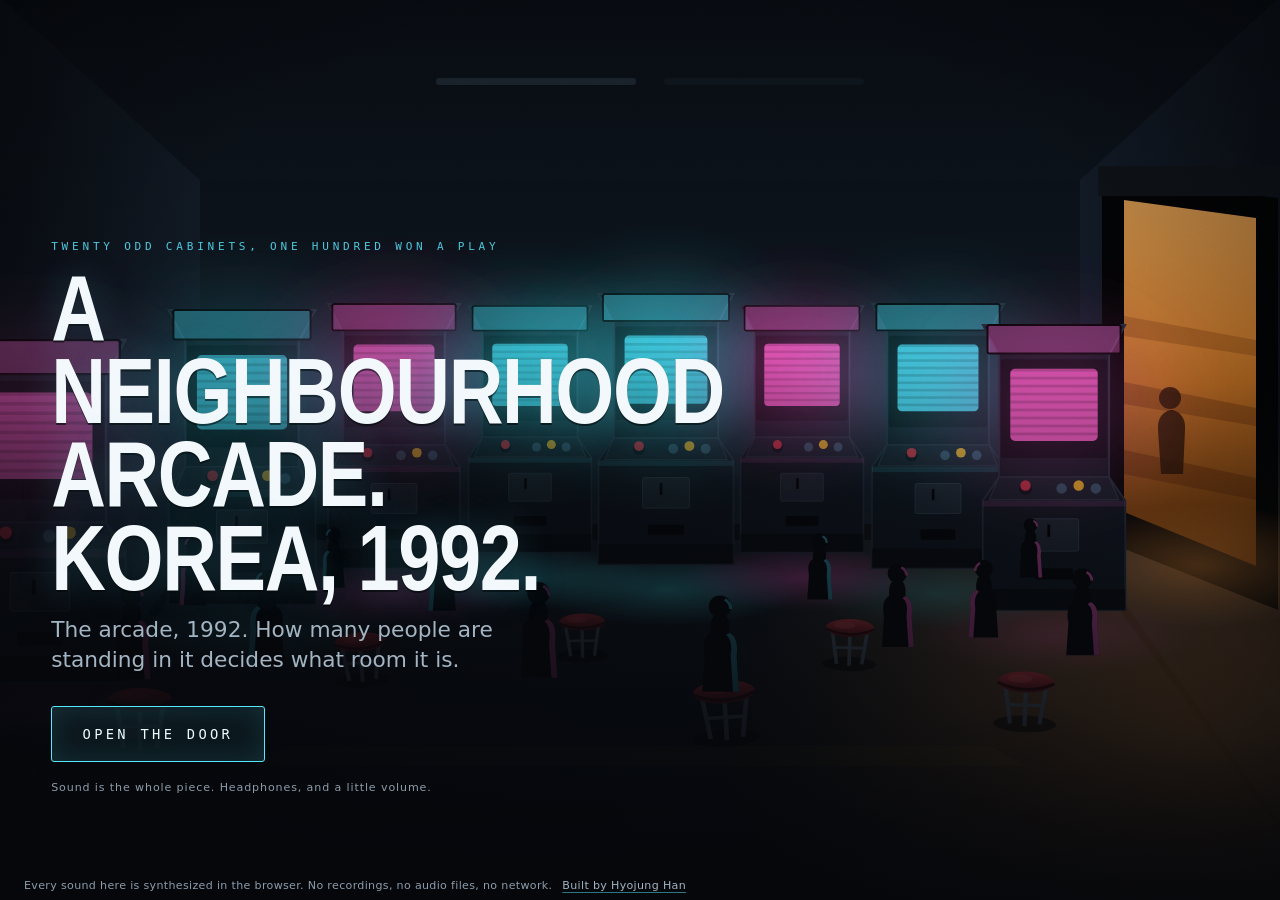
==== arcade-1992/index.html @ faae8e9f "feat: 여섯 개의 방 — one hallway, six rooms behind tabs Vendors the six room sites as sibling directories" ====
<!doctype html>
<html lang="en">
<head>
<meta charset="utf-8">
<meta name="viewport" content="width=device-width, initial-scale=1, viewport-fit=cover">
<title>The Arcade, 1992</title>
<meta name="description" content="A neighbourhood arcade in Korea, 1992, rebuilt entirely from synthesized sound. Move one control and the room fills with people, and everything about it changes.">
<meta name="theme-color" content="#05070b">
<meta property="og:title" content="The Arcade, 1992">
<meta property="og:description" content="Twenty odd cabinets, one hundred won a play, and a roller rink upstairs. One control: how many people are in the room.">
<meta property="og:type" content="website">
<meta property="og:url" content="https://sylvanus4.github.io/arcade-1992/">
<link rel="canonical" href="https://sylvanus4.github.io/arcade-1992/">
<link rel="stylesheet" href="assets/css/style.css">
</head>
<body class="is-cover" data-lang="en">

<main class="stage">

  <!-- ── the hall ────────────────────────────────────────────────────── -->
  <!-- The hall is drawn on a 1600 x 1200 canvas and framed twice: a wide window
       for landscape, a tall and much closer one for portrait. A phone cannot be
       shown a panorama, it has to be walked further into the room. -->
  <svg class="scene" id="scene" viewBox="0 150 1600 900" preserveAspectRatio="xMidYMid slice"
       role="img" aria-label="A dim arcade hall lit by the screens of the cabinets along the walls.">
    <defs>
      <linearGradient id="gCeil" x1="0" y1="0" x2="0" y2="1">
        <stop offset="0" stop-color="#04060a"/><stop offset="1" stop-color="#0b1119"/>
      </linearGradient>
      <linearGradient id="gBack" x1="0" y1="0" x2="0" y2="1">
        <stop offset="0" stop-color="#0a1017"/><stop offset="1" stop-color="#141c26"/>
      </linearGradient>
      <linearGradient id="gFloor" x1="0" y1="0" x2="0" y2="1">
        <stop offset="0" stop-color="#141b24"/><stop offset="0.55" stop-color="#0a0e14"/>
        <stop offset="1" stop-color="#05070a"/>
      </linearGradient>
      <linearGradient id="gLeft" x1="0" y1="0" x2="1" y2="0">
        <stop offset="0" stop-color="#04060a"/><stop offset="1" stop-color="#101822"/>
      </linearGradient>
      <linearGradient id="gRight" x1="1" y1="0" x2="0" y2="0">
        <stop offset="0" stop-color="#06080c"/><stop offset="1" stop-color="#111925"/>
      </linearGradient>
      <linearGradient id="gSodium" x1="0" y1="0" x2="0" y2="1">
        <stop offset="0" stop-color="#ffb35c"/><stop offset="0.5" stop-color="#f08a2a"/>
        <stop offset="1" stop-color="#7d3c08"/>
      </linearGradient>
      <linearGradient id="gVinyl" x1="0" y1="0" x2="0" y2="1">
        <stop offset="0" stop-color="#a2313a"/><stop offset="1" stop-color="#4a1216"/>
      </linearGradient>
      <radialGradient id="gPoolC" cx="0.5" cy="0.5" r="0.5">
        <stop offset="0" stop-color="#3ff0ff" stop-opacity="0.5"/>
        <stop offset="1" stop-color="#3ff0ff" stop-opacity="0"/>
      </radialGradient>
      <radialGradient id="gPoolM" cx="0.5" cy="0.5" r="0.5">
        <stop offset="0" stop-color="#ff56c8" stop-opacity="0.45"/>
        <stop offset="1" stop-color="#ff56c8" stop-opacity="0"/>
      </radialGradient>
      <radialGradient id="gSpill" cx="0.5" cy="0.5" r="0.5">
        <stop offset="0" stop-color="#ff9a3c" stop-opacity="0.42"/>
        <stop offset="1" stop-color="#ff9a3c" stop-opacity="0"/>
      </radialGradient>
      <radialGradient id="gVig" cx="0.5" cy="0.46" r="0.72">
        <stop offset="0.45" stop-color="#000" stop-opacity="0"/>
        <stop offset="1" stop-color="#000" stop-opacity="0.82"/>
      </radialGradient>
      <filter id="bloom" x="-70%" y="-70%" width="240%" height="240%">
        <feGaussianBlur stdDeviation="11"/>
      </filter>
      <filter id="bloomBig" x="-90%" y="-90%" width="280%" height="280%">
        <feGaussianBlur stdDeviation="30"/>
      </filter>
      <filter id="grain">
        <feTurbulence type="fractalNoise" baseFrequency="0.85" numOctaves="2" stitchTiles="stitch"/>
        <feColorMatrix type="saturate" values="0"/>
      </filter>
    </defs>

    <g id="room">
      <polygon points="0,0 1600,0 1240,330 360,330" fill="url(#gCeil)"/>
      <polygon points="0,0 360,330 360,690 0,1200" fill="url(#gLeft)"/>
      <polygon points="1600,0 1240,330 1240,690 1600,1200" fill="url(#gRight)"/>
      <rect x="360" y="330" width="880" height="360" fill="url(#gBack)"/>
      <polygon points="0,1200 1600,1200 1240,690 360,690" fill="url(#gFloor)"/>

      <!-- ceiling tubes, half of them dead, and the one that is going -->
      <g class="tubes" opacity="0.5">
        <rect x="500" y="96" width="260" height="8" rx="4" fill="#8fb6c8" opacity="0.30"/>
        <rect x="860" y="96" width="260" height="8" rx="4" fill="#8fb6c8" opacity="0.11"/>
        <rect x="596" y="228" width="200" height="7" rx="3" fill="#8fb6c8" opacity="0.24"/>
        <rect x="824" y="228" width="200" height="7" rx="3" fill="#8fb6c8" opacity="0.07"/>
      </g>

      <!-- skirting, and the line where the wall meets the floor -->
      <rect x="360" y="674" width="880" height="16" fill="#000" opacity="0.55"/>
      <polygon points="0,1200 360,690 360,706 0,1200" fill="#000" opacity="0.5"/>
      <polygon points="1600,1200 1240,690 1240,706 1600,1200" fill="#000" opacity="0.5"/>

      <!-- the stairwell up to the rink, sodium light coming down it -->
      <g id="stair">
        <ellipse class="spill" cx="1348" cy="880" rx="470" ry="300" fill="url(#gSpill)"/>
        <polygon points="1262,326 1438,348 1438,760 1262,690" fill="#000" opacity="0.88"/>
        <polygon points="1284,350 1416,368 1416,716 1284,662" fill="url(#gSodium)" opacity="0.74"/>
        <g opacity="0.6">
          <polygon points="1284,600 1416,628 1416,650 1284,624" fill="#57290a" opacity="0.75"/>
          <polygon points="1284,532 1416,558 1416,576 1284,554" fill="#57290a" opacity="0.6"/>
          <polygon points="1284,466 1416,490 1416,506 1284,486" fill="#57290a" opacity="0.45"/>
        </g>
        <!-- somebody coming down from the rink, still in their skates -->
        <path d="M 1330 560 q -13 4 -12 20 l 3 44 h 22 l 2 -44 q 1 -16 -12 -20 z"
              fill="#2a1405" opacity="0.85"/>
        <circle cx="1330" cy="548" r="11" fill="#2a1405" opacity="0.85"/>
        <rect x="1258" y="316" width="184" height="30" fill="#0d1116"/>
        <ellipse class="spill-hot" cx="1360" cy="716" rx="150" ry="62" fill="url(#gSpill)"/>
      </g>

      <!-- the tape line on the floor everybody queues behind -->
      <polygon points="450,896 1150,896 1186,916 414,916" fill="#c9a227" opacity="0.09"/>
    </g>

    <g id="pools"></g>
    <g id="stools"></g>
    <g id="cabinets"></g>
    <g id="crowd"></g>

    <rect x="0" y="0" width="1600" height="1200" fill="url(#gVig)" pointer-events="none"/>
    <rect class="grain" x="0" y="0" width="1600" height="1200" filter="url(#grain)"
          opacity="0.055" pointer-events="none"/>
  </svg>

  <!-- ── the cover ───────────────────────────────────────────────────── -->
  <section class="cover" id="cover" aria-labelledby="title">
    <div class="cover-inner">
      <p class="eyebrow" data-i18n="eyebrow">Twenty odd cabinets, one hundred won a play</p>
      <h1 id="title" data-i18n="h1">A neighbourhood arcade. Korea, 1992.</h1>
      <p class="hero-line" data-i18n="heroLine">The arcade, 1992. How many people are standing in it decides what room it is.</p>
      <button class="begin" id="begin" type="button" data-i18n="beginLabel">Open the door</button>
      <p class="begin-note" data-i18n="beginNote">Sound is the whole piece. Headphones, and a little volume.</p>
      <p class="fault" id="fault" role="status"></p>
    </div>
  </section>

  <!-- ── the controls ────────────────────────────────────────────────── -->
  <div class="hud" id="hud">

    <div class="hud-top">
      <p class="slug" data-i18n="slug">Arcade / 1992 / afternoon</p>
      <div class="hud-top-right">
        <button class="chip lang" id="lang" type="button" data-i18n="langLabel">한국어로 보기</button>
      </div>
    </div>

    <div class="hud-bottom">
      <div class="panel panel-density">
        <div class="dens-head">
          <span class="cap" id="dens-label" data-i18n="densityLabel">People in the room</span>
          <span class="dens-count"><output id="dens-count">17</output><span class="dens-unit" id="dens-unit" data-i18n="densityUnit">people</span></span>
        </div>
        <div class="track" id="density" role="slider" tabindex="0"
             aria-labelledby="dens-label" aria-valuemin="0" aria-valuemax="38"
             aria-valuenow="17" aria-valuetext="17 people">
          <div class="track-rail"></div>
          <div class="track-fill" id="dens-fill"></div>
          <div class="track-figs" id="dens-figs" aria-hidden="true"></div>
          <div class="knob" id="dens-knob"></div>
        </div>
        <p class="dens-state" id="dens-state" aria-live="polite">Busy.</p>
        <p class="dens-help micro" data-i18n="densityHelp">Drag, or use the arrow keys. Home empties the room, End fills it.</p>
      </div>

      <div class="panel panel-layers">
        <p class="cap" data-i18n="layersTitle">What is making sound</p>
        <ul class="layers" id="layers"></ul>
        <div class="row-actions">
          <button class="chip" id="insert" type="button" data-i18n="coinHint">Click any cabinet to put a coin in.</button>
        </div>
      </div>

      <div class="panel panel-out">
        <div class="out-row">
          <button class="chip mute" id="mute" type="button" aria-pressed="false" data-i18n="muteLabel">Mute</button>
          <div class="vol">
            <span class="cap" id="vol-label" data-i18n="volumeLabel">Volume</span>
            <div class="track track-vol" id="volume" role="slider" tabindex="0"
                 aria-labelledby="vol-label" aria-valuemin="0" aria-valuemax="100"
                 aria-valuenow="70" aria-valuetext="70 percent">
              <div class="track-rail"></div>
              <div class="track-fill" id="vol-fill"></div>
              <div class="knob" id="vol-knob"></div>
            </div>
          </div>
        </div>
      </div>
    </div>
  </div>
</main>

<footer class="credit">
  <span data-i18n="credit">Every sound here is synthesized in the browser. No recordings, no audio files, no network.</span>
  <a href="https://sylvanus4.github.io" rel="noopener"><span data-i18n="by">Built by Hyojung Han</span></a>
</footer>

<script type="module" src="assets/js/app.js"></script>
</body>
</html>
---- arcade-1992/assets/css/style.css ----
/* ─────────────────────────────────────────────────────────────────────────
   The Arcade, 1992
   One look, committed to: a dark hall lit almost entirely by picture tubes.
   Cyan is a machine somebody is playing, magenta is a machine talking to an
   empty room, sodium orange is the stairwell up to the rink. Colour is state
   here, not decoration.
   ───────────────────────────────────────────────────────────────────────── */

:root {
  /* ink */
  --ink:        #05070b;
  --ink-1:      #090d13;
  --ink-2:      #10161f;
  --panel:      rgba(8, 12, 18, 0.74);
  --panel-edge: rgba(146, 186, 210, 0.16);
  --panel-edge-hot: rgba(86, 232, 255, 0.42);

  /* type */
  --text:       #dfe9f1;
  --text-dim:   #a3b4c2;
  --text-micro: #8d9dab;
  --text-ink:   #05070b;

  /* state */
  --cyan:       #56e8ff;
  --cyan-deep:  #1b7f95;
  --magenta:    #ff6ad0;
  --magenta-deep: #8f2a70;
  --sodium:     #ffa347;
  --vinyl:      #a2313a;
  --dead:       #3a4652;

  /* type stacks. No web fonts are loaded, so the character has to come from
     the stack, the case and the tracking. Condensed grotesque for display,
     a monospace for every number so the counters do not jitter.            */
  --font-display: "Haettenschweiler", "Arial Narrow", "Roboto Condensed",
                  "Liberation Sans Narrow", "Oswald", "HelveticaNeue-CondensedBold",
                  "Apple SD Gothic Neo", "Malgun Gothic", system-ui, sans-serif;
  --font-body:    ui-sans-serif, system-ui, "Segoe UI", Roboto,
                  "Apple SD Gothic Neo", "Malgun Gothic", sans-serif;
  --font-mono:    ui-monospace, "SFMono-Regular", Menlo, "DejaVu Sans Mono", Consolas, monospace;

  --t-hero:   clamp(2.1rem, 0.9rem + 6.1vw, 6.4rem);
  --t-line:   clamp(0.98rem, 0.86rem + 0.62vw, 1.5rem);
  --t-body:   clamp(0.84rem, 0.79rem + 0.2vw, 0.95rem);
  --t-cap:    clamp(0.62rem, 0.58rem + 0.14vw, 0.72rem);
  --t-count:  clamp(1.6rem, 1.1rem + 1.9vw, 2.9rem);

  /* rhythm: deliberately uneven, tight at the controls, open at the hero */
  --s-1: 0.32rem;
  --s-2: 0.62rem;
  --s-3: 1.05rem;
  --s-5: 1.9rem;
  --s-8: 3.4rem;

  --r-sm: 3px;
  --r-md: 7px;
  --r-pill: 999px;

  --dur-1: 130ms;
  --dur-2: 260ms;
  --dur-3: 620ms;
  --dur-4: 1200ms;
  --ease-out-expo:  cubic-bezier(0.16, 1, 0.30, 1);
  --ease-out-quart: cubic-bezier(0.25, 1, 0.50, 1);
  --ease-spring:    cubic-bezier(0.34, 1.56, 0.64, 1);
  --ease-inout:     cubic-bezier(0.65, 0.05, 0.36, 1);
}

*, *::before, *::after { box-sizing: border-box; }

html, body {
  height: 100%;
  margin: 0;
}

body {
  background: var(--ink);
  color: var(--text);
  font-family: var(--font-body);
  font-size: var(--t-body);
  line-height: 1.55;
  -webkit-font-smoothing: antialiased;
  overflow: hidden;
}

/* ── the hall ─────────────────────────────────────────────────────────── */

.stage {
  position: fixed;
  inset: 0;
  display: block;
}

.scene {
  position: absolute;
  inset: 0;
  width: 100%;
  height: 100%;
  display: block;
}

/* the room breathes on the fluorescent tubes, not on a decorative timer */
.tubes { animation: tube-flicker 7.3s var(--ease-inout) infinite; }
@keyframes tube-flicker {
  0%, 44%, 47%, 100% { opacity: 0.5; }
  45%                { opacity: 0.26; }
  46%                { opacity: 0.58; }
}

.spill      { animation: spill-breathe 11s var(--ease-inout) infinite; transform-origin: 1330px 770px; }
.spill-hot  { animation: spill-breathe 8.5s var(--ease-inout) infinite reverse; transform-origin: 1346px 640px; }
@keyframes spill-breathe {
  0%, 100% { opacity: 0.86; transform: scale(1); }
  50%      { opacity: 1;    transform: scale(1.045); }
}

/* screens: cyan while somebody is playing, magenta while attracting, dead grey
   when the machine is off. The class is set from the density state.        */
.cab-screen { transition: fill var(--dur-3) var(--ease-out-quart); }
.cab-glow   { transition: opacity var(--dur-3) var(--ease-out-quart); }
.cab-marquee{ transition: opacity var(--dur-3) var(--ease-out-quart); }
.cab-pool   { transition: opacity var(--dur-3) var(--ease-out-quart); }

.cab.is-play    .cab-glow { opacity: 0.95; }
.cab.is-attract .cab-glow { opacity: 0.62; }
.cab.is-dark    .cab-glow { opacity: 0; }
.cab.is-dark    .cab-marquee { opacity: 0.08; }
.cab.is-dark    .cab-screen  { fill: #0d1219; }

.cab.is-play .cab-screen  { animation: screen-play 0.42s steps(2, end) infinite; }
.cab.is-attract .cab-screen { animation: screen-attract 3.1s var(--ease-inout) infinite; }
@keyframes screen-play    { 0% { opacity: 1; } 50% { opacity: 0.9; } 100% { opacity: 1; } }
@keyframes screen-attract { 0%, 100% { opacity: 0.72; } 50% { opacity: 0.94; } }

.cab { cursor: pointer; }
.cab .cab-hit { fill: transparent; }
.cab:hover .cab-marquee { opacity: 1; }
.cab:active .cab-body { transform: translateY(1.5px); }
.cab-body { transition: transform var(--dur-1) var(--ease-out-quart); }

/* crowd silhouettes. They fade in as the room fills, and each one has a thin
   rim of screen light on the side facing the machines.                     */
.fig {
  opacity: 0;
  transform-box: fill-box;
  transform-origin: 50% 100%;
  transform: translateY(9px) scaleY(0.985);
  transition: opacity var(--dur-3) var(--ease-out-expo), transform var(--dur-3) var(--ease-spring);
}
.fig.is-in { opacity: 1; transform: translateY(0) scaleY(1); }
.fig.is-in .fig-body { animation: sway 6s var(--ease-inout) infinite; }
@keyframes sway {
  0%, 100% { transform: translateX(0) rotate(0deg); }
  50%      { transform: translateX(1.6px) rotate(0.45deg); }
}

.grain { mix-blend-mode: overlay; }

/* ── the cover ────────────────────────────────────────────────────────── */

.cover {
  position: absolute;
  inset: 0;
  display: grid;
  align-content: end;
  padding: var(--s-5) clamp(1.1rem, 4vw, 5.5rem) clamp(2.2rem, 9vh, 6rem);
  background:
    radial-gradient(120% 90% at 12% 100%, rgba(5, 7, 11, 0.94) 0%, rgba(5, 7, 11, 0.55) 46%, rgba(5, 7, 11, 0) 78%),
    linear-gradient(0deg, rgba(5, 7, 11, 0.86) 0%, rgba(5, 7, 11, 0) 62%);
  transition: opacity var(--dur-3) var(--ease-out-expo), transform var(--dur-3) var(--ease-out-expo);
}
body.is-live .cover {
  opacity: 0;
  transform: translateY(-1.4rem);
  visibility: hidden;
  pointer-events: none;
}

.cover-inner { max-width: min(58ch, 100%); }

.eyebrow {
  margin: 0 0 var(--s-2);
  font-family: var(--font-mono);
  font-size: var(--t-cap);
  letter-spacing: 0.34em;
  text-transform: uppercase;
  color: var(--cyan);
  opacity: 0.85;
}

h1 {
  margin: 0;
  font-family: var(--font-display);
  font-weight: 700;
  font-size: var(--t-hero);
  font-stretch: condensed;
  line-height: 0.9;
  letter-spacing: -0.015em;
  text-transform: uppercase;
  color: #f2f8fc;
  text-shadow: 0 0 38px rgba(86, 232, 255, 0.22), 0 2px 0 rgba(0, 0, 0, 0.6);
}

.hero-line {
  margin: var(--s-3) 0 var(--s-5);
  max-width: 46ch;
  font-size: var(--t-line);
  line-height: 1.4;
  color: var(--text-dim);
  text-wrap: balance;
}

.begin {
  appearance: none;
  min-height: 56px;
  padding: 0 var(--s-5);
  border: 1px solid var(--cyan);
  border-radius: var(--r-sm);
  background: rgba(86, 232, 255, 0.07);
  color: #eafcff;
  font-family: var(--font-mono);
  font-size: 0.86rem;
  letter-spacing: 0.24em;
  text-transform: uppercase;
  cursor: pointer;
  box-shadow: inset 0 0 26px rgba(86, 232, 255, 0.12), 0 0 0 rgba(86, 232, 255, 0);
  transition: background-color var(--dur-2) var(--ease-out-quart),
              box-shadow var(--dur-2) var(--ease-out-quart),
              transform var(--dur-1) var(--ease-out-quart),
              color var(--dur-2) var(--ease-out-quart);
}
.begin:hover  { background: rgba(86, 232, 255, 0.17); box-shadow: inset 0 0 30px rgba(86, 232, 255, 0.2), 0 0 34px rgba(86, 232, 255, 0.24); }
.begin:active { transform: translateY(2px); }

.begin-note {
  margin: var(--s-3) 0 0;
  font-size: var(--t-cap);
  letter-spacing: 0.08em;
  color: var(--text-micro);
}

.fault {
  margin: var(--s-2) 0 0;
  min-height: 1.2em;
  max-width: 42ch;
  color: var(--sodium);
  font-size: var(--t-cap);
}

/* ── controls ─────────────────────────────────────────────────────────── */

.hud {
  position: absolute;
  inset: 0;
  display: flex;
  flex-direction: column;
  justify-content: space-between;
  padding: clamp(0.7rem, 2vw, 1.5rem);
  pointer-events: none;
  opacity: 0;
  /* hidden, not merely transparent. A transparent panel still swallows the
     click meant for the button underneath it, which is exactly what happened. */
  visibility: hidden;
  transition: opacity var(--dur-4) var(--ease-out-expo);
}
body.is-live .hud { opacity: 1; visibility: visible; }
.hud > * { pointer-events: auto; }

.hud-top {
  display: flex;
  align-items: flex-start;
  justify-content: space-between;
  gap: var(--s-3);
}

.slug {
  margin: 0;
  font-family: var(--font-mono);
  font-size: var(--t-cap);
  letter-spacing: 0.3em;
  text-transform: uppercase;
  color: var(--text-micro);
  border-left: 2px solid var(--cyan);
  padding-left: var(--s-2);
}

.hud-bottom {
  display: grid;
  grid-template-columns: minmax(0, 1.5fr) minmax(0, 1.15fr) minmax(0, 0.62fr);
  align-items: end;
  gap: var(--s-2);
  max-height: 72vh;
  overflow-y: auto;
  overflow-x: hidden;
}

.panel {
  background: var(--panel);
  border: 1px solid var(--panel-edge);
  border-radius: var(--r-md);
  padding: var(--s-3) var(--s-3) var(--s-2);
  backdrop-filter: blur(9px);
  min-width: 0;
}
.panel-density { padding-bottom: var(--s-3); }

.cap {
  display: block;
  font-family: var(--font-mono);
  font-size: var(--t-cap);
  letter-spacing: 0.26em;
  text-transform: uppercase;
  color: var(--text-micro);
}

.micro { font-size: var(--t-cap); color: var(--text-micro); letter-spacing: 0.04em; }

.dens-head {
  display: flex;
  align-items: baseline;
  justify-content: space-between;
  gap: var(--s-2);
}
.dens-count {
  display: flex;
  align-items: baseline;
  gap: 0.32em;
  font-family: var(--font-mono);
  font-variant-numeric: tabular-nums;
}
#dens-count {
  font-size: var(--t-count);
  line-height: 1;
  color: var(--cyan);
  text-shadow: 0 0 22px rgba(86, 232, 255, 0.4);
}
.dens-unit {
  font-size: var(--t-cap);
  letter-spacing: 0.22em;
  text-transform: uppercase;
  color: var(--text-micro);
}

/* the slider: a strip of little standing figures that light up */
.track {
  position: relative;
  height: 52px;
  margin: var(--s-2) 0 var(--s-1);
  cursor: pointer;
  touch-action: none;
}
.track-rail {
  position: absolute;
  left: 0; right: 0; bottom: 12px;
  height: 2px;
  background: linear-gradient(90deg, rgba(146, 186, 210, 0.22), rgba(146, 186, 210, 0.42));
}
.track-fill {
  position: absolute;
  left: 0; bottom: 12px;
  height: 2px;
  width: 45%;
  background: linear-gradient(90deg, var(--cyan-deep), var(--cyan) 62%, var(--magenta));
  box-shadow: 0 0 14px rgba(86, 232, 255, 0.5);
  transform-origin: left center;
  transition: width var(--dur-2) var(--ease-out-quart);
}
.track-figs {
  position: absolute;
  left: 0; right: 0; bottom: 14px;
  height: 30px;
  display: flex;
  align-items: flex-end;
  gap: 1px;
}
.tick {
  flex: 1 1 0;
  min-width: 0;
  height: 8px;
  background: rgba(146, 186, 210, 0.2);
  transform-origin: 50% 100%;
  transition: background-color var(--dur-2) var(--ease-out-quart),
              transform var(--dur-2) var(--ease-spring);
}
.tick.is-on {
  background: var(--cyan);
  transform: scaleY(2.2);
  box-shadow: 0 0 9px rgba(86, 232, 255, 0.55);
}
.tick.is-on.is-hot { background: var(--magenta); box-shadow: 0 0 9px rgba(255, 106, 208, 0.6); }

.knob {
  position: absolute;
  bottom: 4px;
  width: 16px;
  height: 18px;
  margin-left: -8px;
  border-radius: 2px;
  background: #eaf7ff;
  box-shadow: 0 0 16px rgba(86, 232, 255, 0.75), 0 2px 6px rgba(0, 0, 0, 0.7);
  transition: left var(--dur-2) var(--ease-out-quart), transform var(--dur-1) var(--ease-spring);
}
.track:hover .knob  { transform: scaleY(1.14); }
.track:active .knob { transform: scaleY(0.92); }

.dens-state {
  margin: var(--s-1) 0 var(--s-1);
  min-height: 3.1em;
  color: var(--text-dim);
  max-width: 62ch;
}
.dens-help { margin: 0; }

/* layer readout */
.layers { list-style: none; margin: var(--s-2) 0 var(--s-2); padding: 0; display: grid; gap: 3px; }
.layers li { min-width: 0; }
.lay {
  width: 100%;
  min-height: 44px;
  display: grid;
  grid-template-columns: 10px minmax(0, auto) minmax(0, 1fr);
  align-items: center;
  gap: var(--s-2);
  padding: var(--s-1) var(--s-2);
  border: 1px solid transparent;
  border-radius: var(--r-sm);
  background: transparent;
  color: var(--text-dim);
  font: inherit;
  text-align: left;
  cursor: pointer;
  transition: background-color var(--dur-1) var(--ease-out-quart),
              border-color var(--dur-1) var(--ease-out-quart),
              color var(--dur-1) var(--ease-out-quart);
}
.lay:hover { background: rgba(86, 232, 255, 0.08); border-color: var(--panel-edge-hot); color: var(--text); }
.lay-dot {
  width: 8px; height: 8px; border-radius: 50%;
  background: var(--dead);
  transition: background-color var(--dur-2) var(--ease-out-quart), box-shadow var(--dur-2) var(--ease-out-quart);
}
.lay[aria-pressed="true"] .lay-dot { background: var(--cyan); box-shadow: 0 0 10px rgba(86, 232, 255, 0.8); }
.lay[data-id="upstairs"][aria-pressed="true"] .lay-dot { background: var(--sodium); box-shadow: 0 0 10px rgba(255, 163, 71, 0.8); }
.lay[data-id="crowd"][aria-pressed="true"] .lay-dot { background: var(--magenta); box-shadow: 0 0 10px rgba(255, 106, 208, 0.8); }
.lay[aria-pressed="false"] { color: var(--text-micro); }
.lay[aria-pressed="false"] .lay-name { text-decoration: line-through; text-decoration-color: rgba(163, 180, 194, 0.5); }
.lay-name {
  font-family: var(--font-mono);
  font-size: var(--t-cap);
  letter-spacing: 0.16em;
  text-transform: uppercase;
  white-space: nowrap;
}
.lay-note {
  font-size: var(--t-cap);
  color: var(--text-micro);
  overflow: hidden;
  text-overflow: ellipsis;
  white-space: nowrap;
}

.row-actions { display: flex; gap: var(--s-2); flex-wrap: wrap; }

.chip {
  appearance: none;
  min-height: 44px;
  min-width: 44px;
  padding: 0 var(--s-3);
  border: 1px solid var(--panel-edge);
  border-radius: var(--r-pill);
  background: rgba(8, 12, 18, 0.6);
  color: var(--text-dim);
  font-family: var(--font-mono);
  font-size: var(--t-cap);
  letter-spacing: 0.14em;
  text-transform: uppercase;
  cursor: pointer;
  transition: background-color var(--dur-1) var(--ease-out-quart),
              border-color var(--dur-1) var(--ease-out-quart),
              color var(--dur-1) var(--ease-out-quart),
              transform var(--dur-1) var(--ease-out-quart);
}
.chip:hover  { border-color: var(--panel-edge-hot); color: var(--text); background: rgba(86, 232, 255, 0.1); }
.chip:active { transform: translateY(1px); }
.chip.mute[aria-pressed="true"] { border-color: var(--sodium); color: var(--sodium); }
#insert { text-transform: none; letter-spacing: 0.03em; }

.panel-out .out-row { display: flex; align-items: center; gap: var(--s-2); flex-wrap: wrap; }
.vol { flex: 1 1 120px; min-width: 110px; }
.track-vol { height: 44px; margin-bottom: 0; }
.track-vol .track-rail, .track-vol .track-fill { bottom: 14px; }
.track-vol .knob { bottom: 6px; height: 16px; }

/* ── focus, always visible and always designed ────────────────────────── */

:focus { outline: none; }
:focus-visible {
  outline: 2px solid var(--cyan);
  outline-offset: 3px;
  border-radius: var(--r-sm);
}
.track:focus-visible .knob {
  box-shadow: 0 0 0 3px rgba(86, 232, 255, 0.55), 0 0 22px rgba(86, 232, 255, 0.9);
}

/* ── credit ───────────────────────────────────────────────────────────── */

.credit {
  position: fixed;
  left: clamp(0.7rem, 2vw, 1.5rem);
  bottom: 0.35rem;
  display: none;
  gap: var(--s-2);
  font-size: var(--t-cap);
  color: var(--text-micro);
  letter-spacing: 0.03em;
  z-index: 2;
}
.credit a { color: var(--text-dim); text-decoration-color: rgba(86, 232, 255, 0.5); text-underline-offset: 3px; }
.credit a:hover { color: var(--cyan); }

/* ── responsive ───────────────────────────────────────────────────────── */

/* On a wide screen the ceiling is dead space and the floor in front of the
   crowded machine is not, so the layer readout goes up there and the bottom of
   the frame is left to the people.                                          */
@media (min-width: 1100px) {
  .credit { display: flex; }
  .hud { padding-bottom: 2.1rem; }
  .hud-bottom { grid-template-columns: minmax(0, 1.85fr) minmax(0, 0.72fr); }
  .panel-layers {
    position: absolute;
    top: calc(clamp(0.7rem, 2vw, 1.5rem) + 3.5rem);
    right: clamp(0.7rem, 2vw, 1.5rem);
    width: min(29rem, 33vw);
  }
}

/* Below the desktop breakpoint the panels stack, so they have to give the room
   back. The layer readout collapses from a list into a row of switches and the
   notes drop away, which keeps the hall visible instead of the controls.    */
@media (max-width: 1099px) {
  .hud-bottom { grid-template-columns: minmax(0, 1fr); gap: var(--s-1); max-height: 52vh; }
  .panel-layers .lay-note { display: none; }
  .layers { display: flex; flex-wrap: wrap; gap: var(--s-1); margin: var(--s-2) 0; }
  .lay { grid-template-columns: 10px auto; padding: var(--s-1) var(--s-2); border-color: var(--panel-edge); border-radius: var(--r-pill); }
  .panel-layers .cap { display: none; }
  .row-actions { margin-top: var(--s-1); }
  .dens-state {
    min-height: 0;
    display: -webkit-box;
    -webkit-line-clamp: 3;
    -webkit-box-orient: vertical;
    overflow: hidden;
  }
}

@media (max-width: 620px) {
  .hud-bottom { max-height: 46vh; }
  .panel { padding: var(--s-2); }
  .dens-state { font-size: var(--t-cap); -webkit-line-clamp: 2; }
  .dens-help { display: none; }
  .track { height: 46px; }
  .slug { font-size: 0.58rem; letter-spacing: 0.2em; }
  .hero-line { margin-bottom: var(--s-3); }
  #insert { padding: 0 var(--s-2); }
}

@media (max-height: 620px) {
  .hud-bottom { max-height: 56vh; }
  .dens-state { -webkit-line-clamp: 2; }
  .dens-help { display: none; }
}

/* ── reduced motion: every decorative movement stops, the sound does not ── */

@media (prefers-reduced-motion: reduce) {
  .tubes, .spill, .spill-hot,
  .cab.is-play .cab-screen, .cab.is-attract .cab-screen,
  .fig.is-in .fig-body {
    animation: none;
  }
  *, *::before, *::after {
    transition-duration: 1ms !important;
    animation-duration: 1ms !important;
    animation-iteration-count: 1 !important;
  }
}
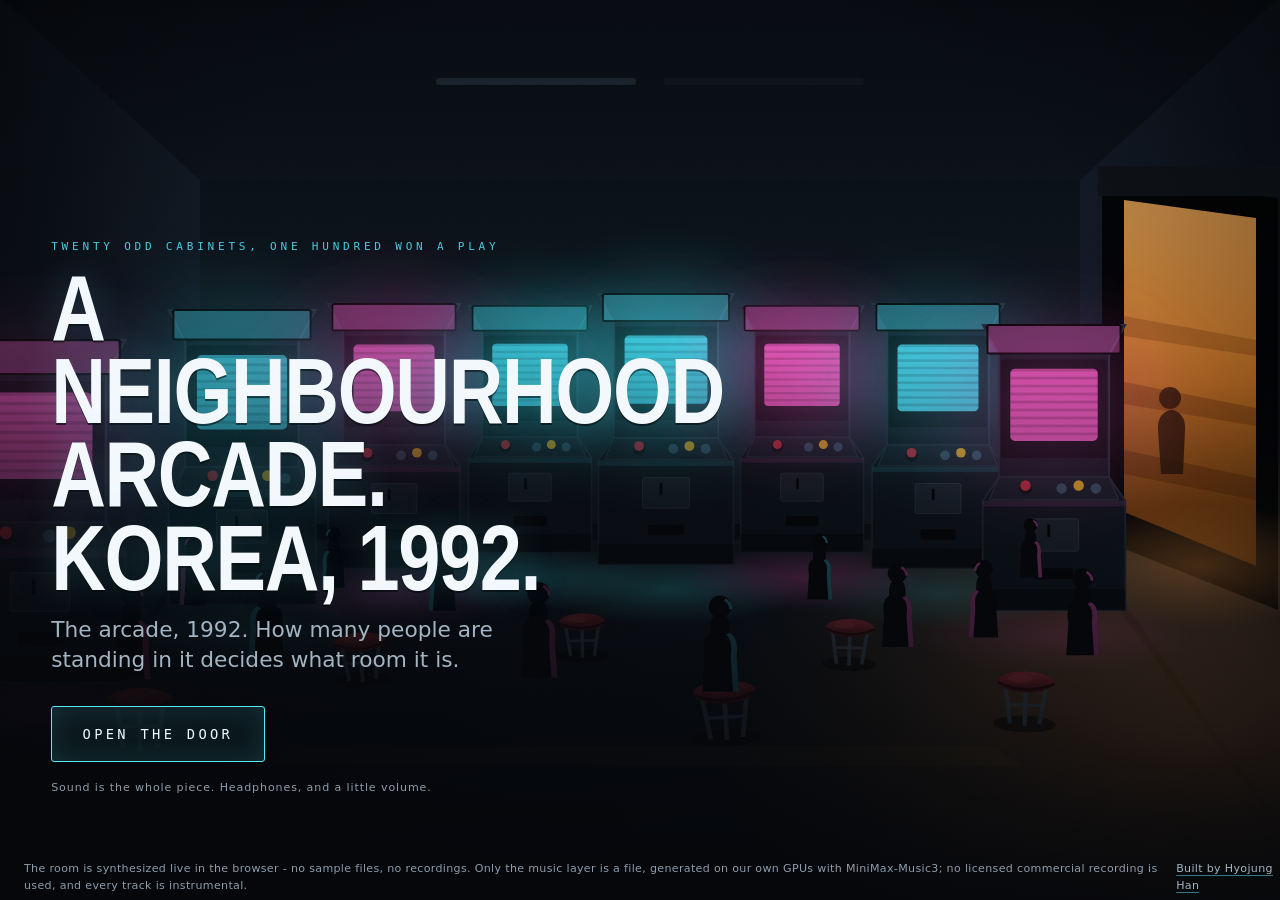
==== commit c262c777: "chore: re-vendor the six rooms with the instrumental music layer" ====
--- a/arcade-1992/index.html
+++ b/arcade-1992/index.html
@@ -195,7 +195,7 @@
 </main>
 
 <footer class="credit">
-  <span data-i18n="credit">Every sound here is synthesized in the browser. No recordings, no audio files, no network.</span>
+  <span data-i18n="credit">The room is synthesized live in the browser - no sample files, no recordings. Only the music layer is a file, generated on our own GPUs with MiniMax-Music3; no licensed commercial recording is used, and every track is instrumental.</span>
   <a href="https://sylvanus4.github.io" rel="noopener"><span data-i18n="by">Built by Hyojung Han</span></a>
 </footer>
 
--- a/arcade-1992/assets/css/style.css
+++ b/arcade-1992/assets/css/style.css
@@ -564,7 +564,9 @@
   .track { height: 46px; }
   .slug { font-size: 0.58rem; letter-spacing: 0.2em; }
   .hero-line { margin-bottom: var(--s-3); }
-  #insert { padding: 0 var(--s-2); }
+  /* the cabinets are tappable directly, so the hint can go and the
+     controls stay inside one screen with the room still visible above */
+  .row-actions { display: none; }
 }
 
 @media (max-height: 620px) {
